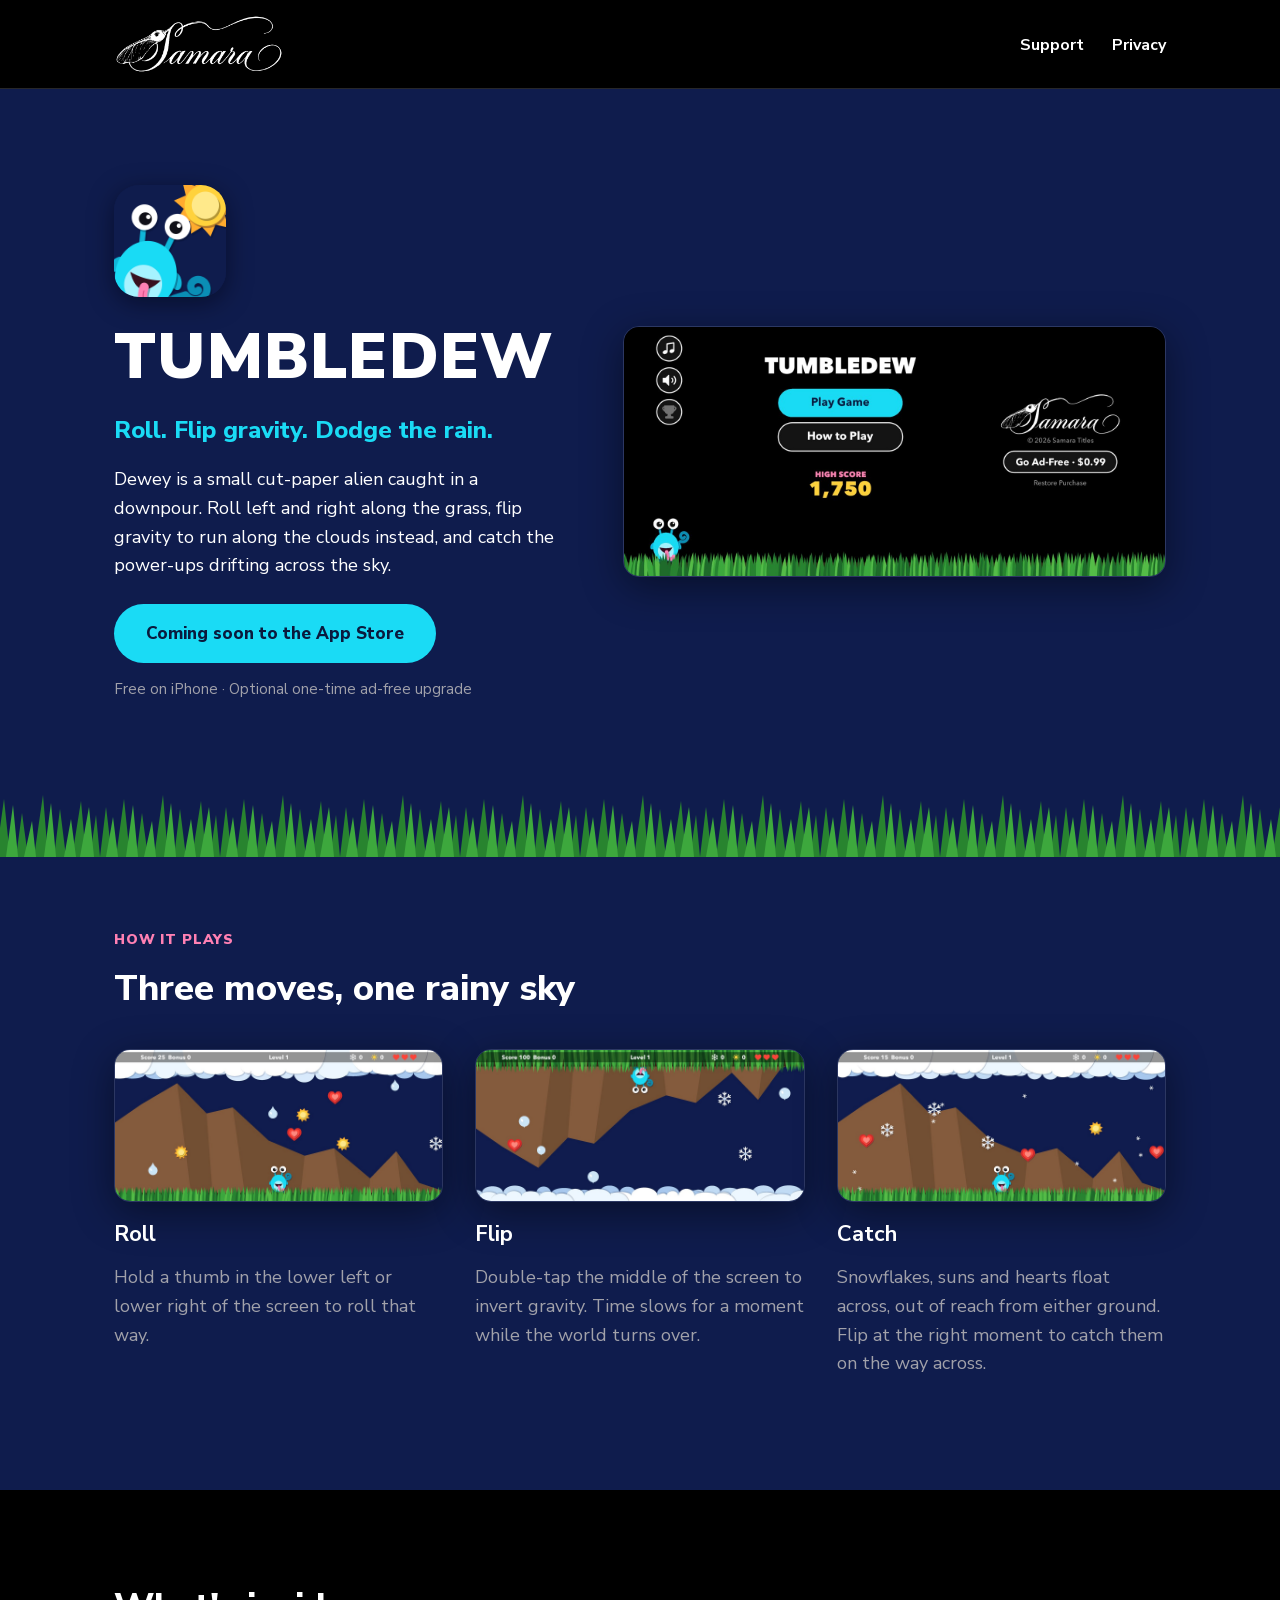
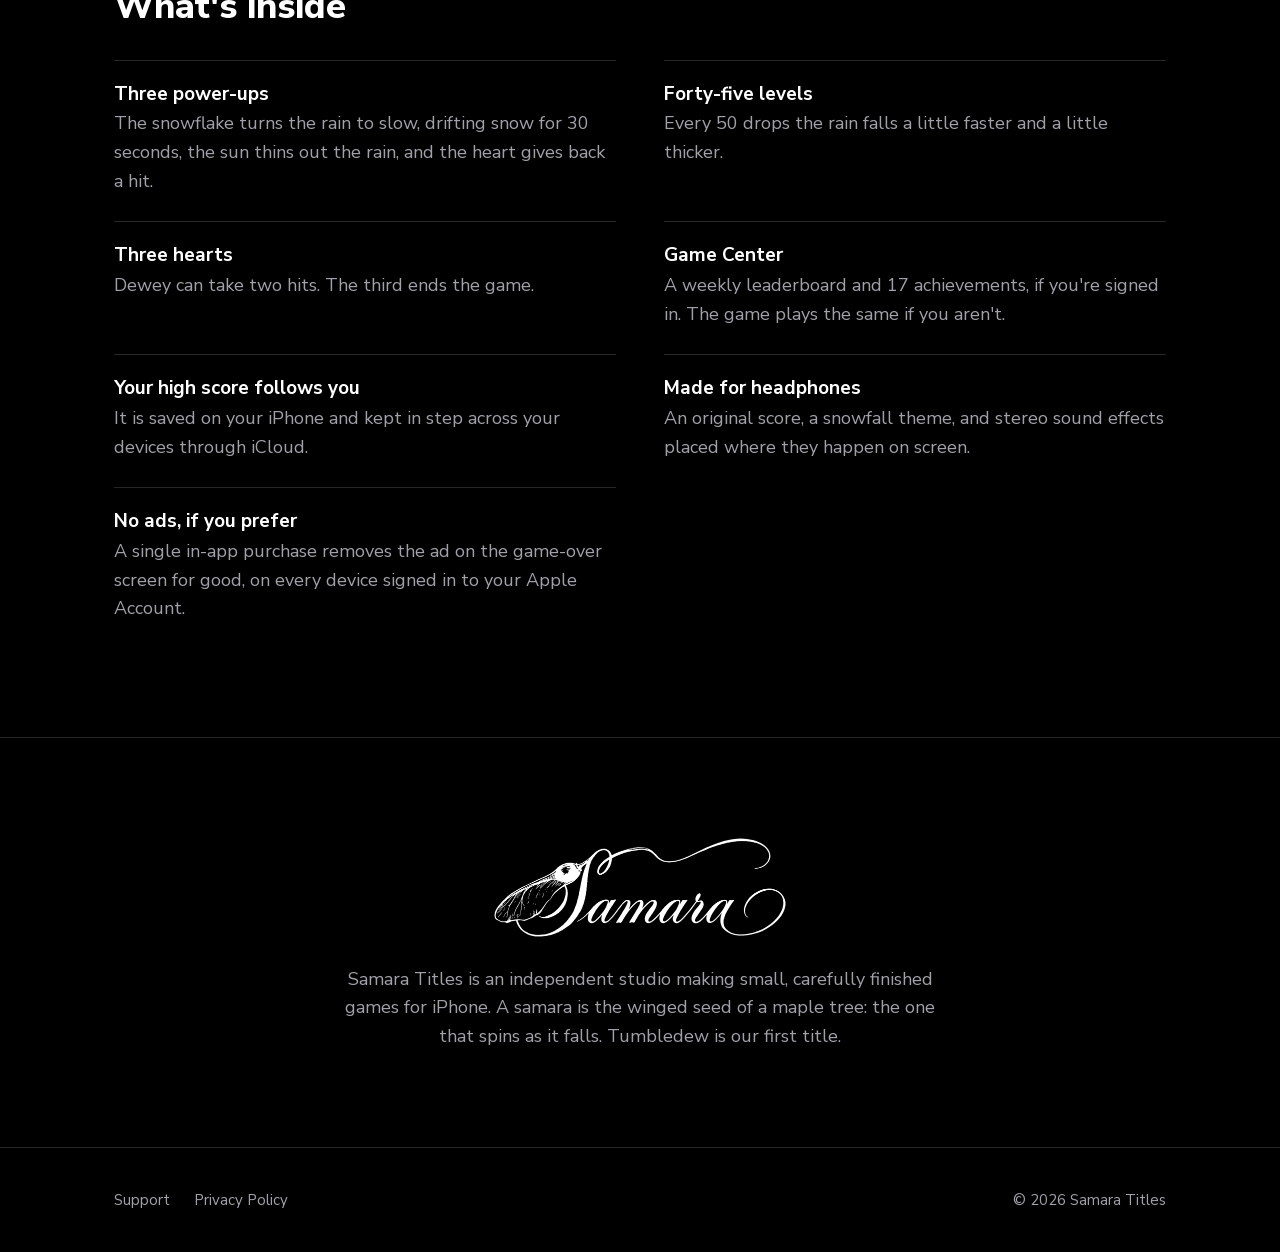
==== docs/index.html @ 7624661a "Add the Samara Titles website Home page for Tumbledew plus the Support and Privacy Policy pages the " ====
<!doctype html>
<html lang="en"><head><meta charset="utf-8">
<meta name="viewport" content="width=device-width, initial-scale=1">
<title>Tumbledew for iPhone · Samara Titles</title>
<meta name="description" content="Tumbledew is an iPhone game about a small cut-paper alien who rolls, flips gravity and dodges the rain. From Samara Titles.">
<link rel="icon" href="assets/favicon.png">
<link rel="apple-touch-icon" href="assets/tumbledew-icon.png">
<link rel="preload" href="assets/fonts/nunito-sans-latin.woff2" as="font" type="font/woff2" crossorigin>
<link rel="stylesheet" href="site.css">
</head><body>
<header class="site-header"><div class="wrap">
  <a class="logo" href="index.html"><img src="assets/samara-logo-white.png" alt="Samara Titles"></a>
  <nav><a href="support.html">Support</a><a href="privacy.html">Privacy</a></nav>
</div></header>

<main>
<section class="sky hero">
  <div class="wrap">
    <div>
      <img class="app-icon" src="assets/tumbledew-icon.png" alt="Tumbledew app icon">
      <h1>Tumbledew</h1>
      <p class="tagline">Roll. Flip gravity. Dodge the rain.</p>
      <p>Dewey is a small cut-paper alien caught in a downpour. Roll left and right along the grass, flip gravity to run along the clouds instead, and catch the power-ups drifting across the sky.</p>
      <span class="button">Coming soon to the App Store</span>
      <p class="fine">Free on iPhone · Optional one-time ad-free upgrade</p>
    </div>
    <img class="shot" src="assets/1-menu.jpg" alt="Tumbledew main menu with Dewey on the grass">
  </div>
  <div class="grass" aria-hidden="true"></div>
</section>

<section class="sky" style="padding-top:72px">
  <div class="wrap">
    <p class="label">How it plays</p>
    <h2>Three moves, one rainy sky</h2>
    <div class="cols">
      <div><img class="shot" src="assets/2-play.jpg" alt="Dewey rolling under the rain"><h3>Roll</h3><p class="muted">Hold a thumb in the lower left or lower right of the screen to roll that way.</p></div>
      <div><img class="shot" src="assets/3-upside-down.jpg" alt="Dewey upside down on the clouds"><h3>Flip</h3><p class="muted">Double-tap the middle of the screen to invert gravity. Time slows for a moment while the world turns over.</p></div>
      <div><img class="shot" src="assets/4-snow.jpg" alt="Rain turned to snow"><h3>Catch</h3><p class="muted">Snowflakes, suns and hearts float across, out of reach from either ground. Flip at the right moment to catch them on the way across.</p></div>
    </div>
  </div>
</section>

<section>
  <div class="wrap">
    <h2>What's inside</h2>
    <ul class="features">
      <li><strong>Three power-ups</strong><span>The snowflake turns the rain to slow, drifting snow for 30 seconds, the sun thins out the rain, and the heart gives back a hit.</span></li>
      <li><strong>Forty-five levels</strong><span>Every 50 drops the rain falls a little faster and a little thicker.</span></li>
      <li><strong>Three hearts</strong><span>Dewey can take two hits. The third ends the game.</span></li>
      <li><strong>Game Center</strong><span>A weekly leaderboard and 17 achievements, if you're signed in. The game plays the same if you aren't.</span></li>
      <li><strong>Your high score follows you</strong><span>It is saved on your iPhone and kept in step across your devices through iCloud.</span></li>
      <li><strong>Made for headphones</strong><span>An original score, a snowfall theme, and stereo sound effects placed where they happen on screen.</span></li>
      <li><strong>No ads, if you prefer</strong><span>A single in-app purchase removes the ad on the game-over screen for good, on every device signed in to your Apple Account.</span></li>
    </ul>
  </div>
</section>

<section class="studio">
  <div class="wrap">
    <img src="assets/samara-logo-white.png" alt="Samara Titles">
    <p>Samara Titles is an independent studio making small, carefully finished games for iPhone. A samara is the winged seed of a maple tree: the one that spins as it falls. Tumbledew is our first title.</p>
  </div>
</section>
</main>
<footer class="site-footer"><div class="wrap">
  <div><a href="support.html">Support</a><a href="privacy.html">Privacy Policy</a></div>
  <div>&copy; 2026 Samara Titles</div>
</div></footer>
</body></html>
---- docs/site.css ----
@font-face {
  font-family: "Nunito Sans";
  src: url("assets/fonts/nunito-sans-latin.woff2") format("woff2");
  font-weight: 200 1000;
  font-style: normal;
  font-display: swap;
}
:root {
  --black: #000000;
  --white: #FFFFFF;
  --mist: #A1A1AA;
  --graphite: #27272A;
  --sky: #0F1C4D;
  --cyan: #1ADBF5;
  --ink: #0A1A3D;
  --pink: #FF80B3;
  --gold: #FFD13D;
  --red: #FF453B;
  --grass: #3DA83D;
  --grass-dark: #28842F;
  --font: "Nunito Sans", "Avenir Next", system-ui, sans-serif;
}
* { box-sizing: border-box; }
html, body { margin: 0; background: var(--black); color: var(--white); }
body { font-family: var(--font); font-size: 18px; line-height: 1.6; -webkit-font-smoothing: antialiased; }
img { max-width: 100%; display: block; }
a { color: var(--cyan); text-underline-offset: 3px; }
.wrap { max-width: 1100px; margin: 0 auto; padding: 0 24px; }

/* Header */
.site-header { background: var(--black); border-bottom: 1px solid var(--graphite); }
.site-header .wrap { display: flex; align-items: center; justify-content: space-between; height: 88px; }
.site-header .logo img { width: 170px; }
.site-header nav a { color: var(--white); text-decoration: none; font-weight: 700; margin-left: 28px; font-size: 16px; }
.site-header nav a:hover, .site-header nav a[aria-current] { color: var(--cyan); }

/* Sections */
section { padding: 96px 0; }
.sky { background: var(--sky); }
h1, h2, h3 { line-height: 1.15; margin: 0 0 16px; }
h1 { font-weight: 900; font-size: 64px; letter-spacing: 0.02em; text-transform: uppercase; }
h2 { font-weight: 800; font-size: 36px; }
h3 { font-weight: 700; font-size: 22px; }
p { margin: 0 0 16px; }
.muted { color: var(--mist); }
.label { color: var(--pink); font-weight: 900; text-transform: uppercase; letter-spacing: 0.06em; font-size: 14px; }

/* Hero */
.hero { position: relative; padding-bottom: 140px; overflow: hidden; }
.hero .wrap { display: grid; grid-template-columns: 5fr 6fr; gap: 56px; align-items: center; }
.app-icon { width: 112px; border-radius: 25px; margin-bottom: 24px; box-shadow: 0 6px 24px rgba(2,4,14,.5); }
.tagline { font-size: 24px; font-weight: 800; color: var(--cyan); margin-bottom: 16px; }
.button { display: inline-block; background: var(--cyan); color: var(--ink); font-weight: 800; font-size: 17px; text-decoration: none; padding: 16px 32px; border-radius: 999px; margin: 8px 0 14px; }
.button:hover { background: #5BE6F8; }
.button.outline { background: transparent; color: var(--white); border: 2px solid var(--white); }
.fine { font-size: 15px; color: var(--mist); }
.shot { border-radius: 16px; border: 1px solid rgba(255,255,255,.12); box-shadow: 0 10px 40px rgba(0,0,0,.45); }
.grass { position: absolute; left: 0; right: 0; bottom: 0; height: 64px;
  background:
    url("data:image/svg+xml;utf8,<svg xmlns='http://www.w3.org/2000/svg' width='120' height='64' viewBox='0 0 120 64'><path fill='%2328842F' d='M0 64 L6 14 L12 64 Z M16 64 L24 6 L30 64 Z M36 64 L42 20 L48 64 Z M54 64 L63 2 L68 64 Z M74 64 L80 16 L86 64 Z M92 64 L101 8 L106 64 Z M110 64 L116 22 L120 64 Z'/><path fill='%233DA83D' d='M6 64 L13 24 L18 64 Z M26 64 L33 12 L38 64 Z M44 64 L52 28 L56 64 Z M64 64 L71 10 L76 64 Z M84 64 L91 26 L96 64 Z M100 64 L109 14 L114 64 Z'/></svg>") repeat-x bottom / 120px 64px; }

/* Columns */
.cols { display: grid; grid-template-columns: repeat(3, 1fr); gap: 32px; margin-top: 40px; }
.cols .shot { margin-bottom: 20px; }
.features { display: grid; grid-template-columns: 1fr 1fr; gap: 8px 48px; list-style: none; padding: 0; margin: 32px 0 0; }
.features li { padding: 18px 0; border-top: 1px solid var(--graphite); }
.features strong { color: var(--white); display: block; font-size: 19px; }
.features span { color: var(--mist); }

.studio { text-align: center; border-top: 1px solid var(--graphite); }
.studio img { width: 300px; margin: 0 auto 24px; }
.studio p { max-width: 620px; margin: 0 auto; color: var(--mist); }

/* Long-form pages */
.doc { padding: 72px 0 96px; }
.doc .wrap { max-width: 760px; }
.doc h1 { font-size: 48px; text-transform: none; letter-spacing: 0; font-weight: 900; }
.doc h2 { font-size: 26px; margin-top: 48px; padding-top: 32px; border-top: 1px solid var(--graphite); }
.doc h3 { font-size: 19px; margin: 28px 0 6px; }
.doc p, .doc li { color: #E4E4E7; }
.doc ul { padding-left: 22px; }
.doc li { margin-bottom: 8px; }
.callout { background: var(--sky); border-radius: 16px; padding: 24px 28px; margin: 24px 0 8px; }
.callout p:last-child, .callout ul:last-child { margin-bottom: 0; }
.ph { background: rgba(255,209,61,.15); color: var(--gold); padding: 0 4px; border-radius: 4px; }

/* Footer */
.site-footer { border-top: 1px solid var(--graphite); padding: 40px 0; font-size: 15px; color: var(--mist); }
.site-footer .wrap { display: flex; justify-content: space-between; flex-wrap: wrap; gap: 12px; }
.site-footer a { color: var(--mist); text-decoration: none; margin-right: 24px; }
.site-footer a:hover { color: var(--white); }

@media (max-width: 800px) {
  body { font-size: 17px; }
  section { padding: 64px 0; }
  h1 { font-size: 40px; }
  h2 { font-size: 28px; }
  .doc h1 { font-size: 36px; }
  .hero .wrap, .cols, .features { grid-template-columns: 1fr; }
  .site-header .wrap { height: 72px; }
  .site-header .logo img { width: 130px; }
  .site-header nav a { margin-left: 18px; font-size: 15px; }
}
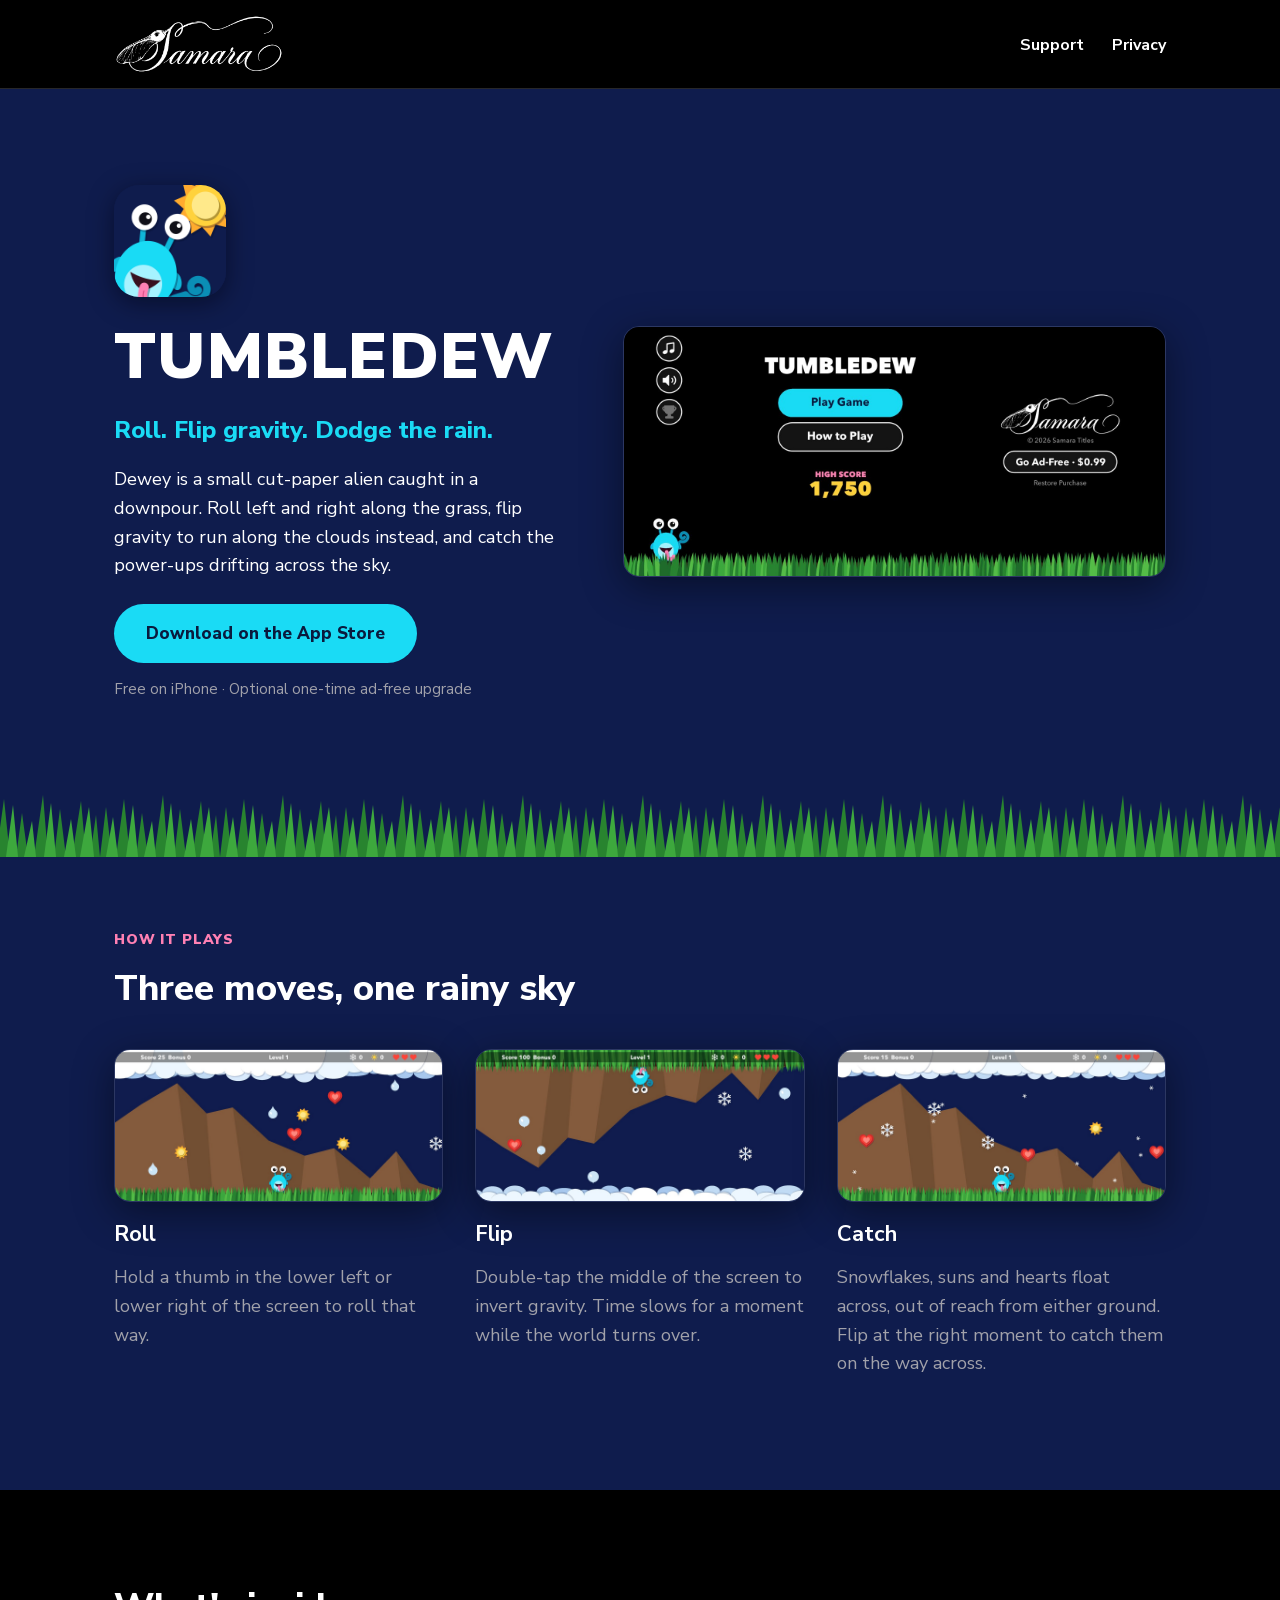
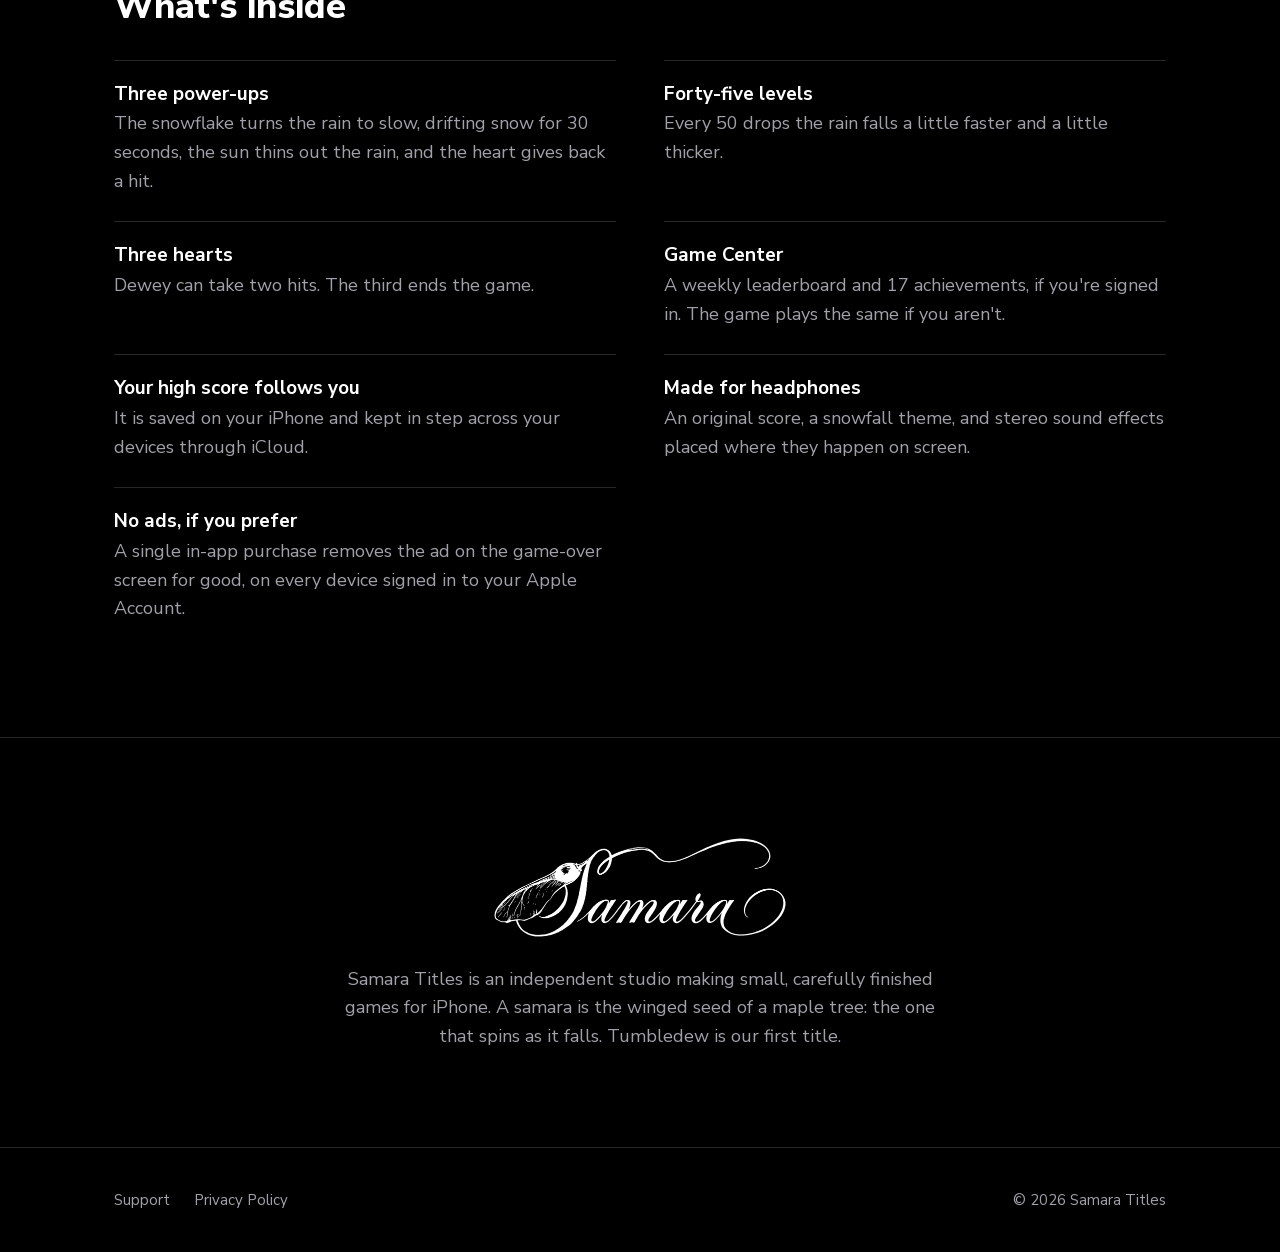
==== commit b5856e09: "Home page: link the App Store button to the live Tumbledew listing Co-Authored-By: Claude Opus 5.5 (" ====
--- a/docs/index.html
+++ b/docs/index.html
@@ -21,7 +21,7 @@
       <h1>Tumbledew</h1>
       <p class="tagline">Roll. Flip gravity. Dodge the rain.</p>
       <p>Dewey is a small cut-paper alien caught in a downpour. Roll left and right along the grass, flip gravity to run along the clouds instead, and catch the power-ups drifting across the sky.</p>
-      <span class="button">Coming soon to the App Store</span>
+      <a class="button" href="https://apps.apple.com/us/app/tumbledew/id6822419325">Download on the App Store</a>
       <p class="fine">Free on iPhone · Optional one-time ad-free upgrade</p>
     </div>
     <img class="shot" src="assets/1-menu.jpg" alt="Tumbledew main menu with Dewey on the grass">
